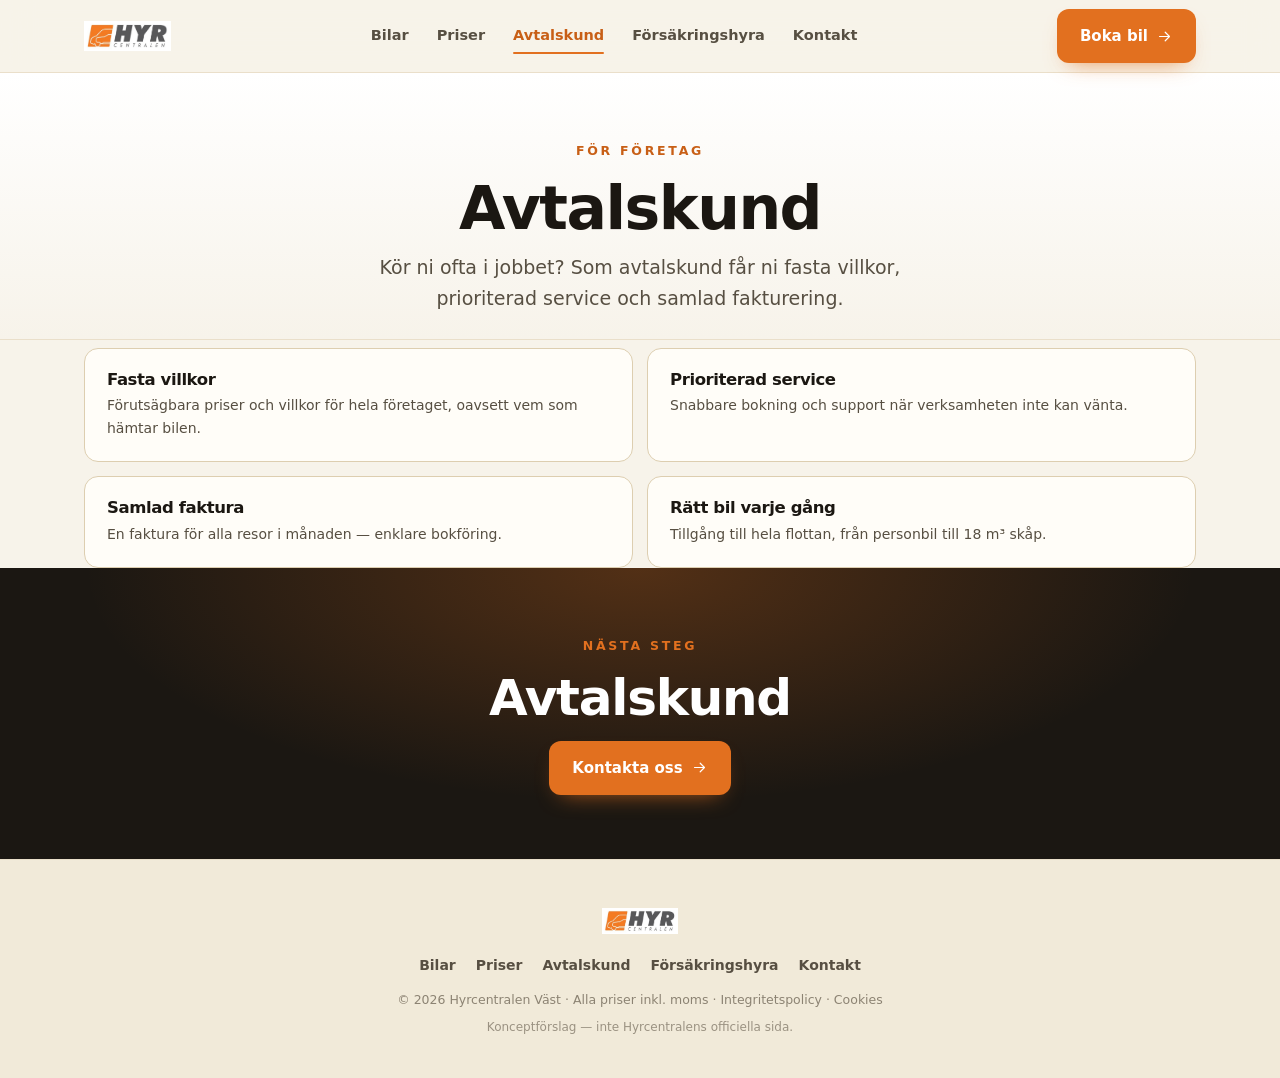
==== avtalskund.html @ a7e88955 "Hyrcentralen konceptsajt: landning, bilar, prislista, menysidor Co-Authored-By: Claude Opus 4.8 <nor" ====
<!doctype html><html lang="sv"><head><meta charset="utf-8">
<title>Hyrcentralen — Avtalskund</title>
<meta name="viewport" content="width=device-width, initial-scale=1">
<meta name="color-scheme" content="light">
<link rel="stylesheet" href="assets/styles.css">
</head><body>
<header><div class="wrap"><nav>
  <a href="index.html" class="brand"><img class="logo" src="assets/logo.png" alt="Hyrcentralen"></a>
  <div class="navlinks"><a href="bilar.html" class="">Bilar</a><a href="priser.html" class="">Priser</a><a href="avtalskund.html" class="active">Avtalskund</a><a href="forsakringshyra.html" class="">Försäkringshyra</a><a href="kontakt.html" class="">Kontakt</a></div>
  <a class="btn btn-primary nav-cta" href="priser.html">Boka bil <svg viewBox="0 0 24 24" fill="none" stroke="currentColor" stroke-width="1.7" stroke-linecap="round" stroke-linejoin="round"><path d="M5 12h14M13 6l6 6-6 6"/></svg></a>
</nav></div></header>

<section class="phead"><div class="wrap"><span class="eyebrow">För företag</span><h1>Avtalskund</h1><p>Kör ni ofta i jobbet? Som avtalskund får ni fasta villkor, prioriterad service och samlad fakturering.</p></div></section>
<section class="wrap" style="padding-top:8px"><div class="vgrid"><div class="vcard"><h3>Fasta villkor</h3><p>Förutsägbara priser och villkor för hela företaget, oavsett vem som hämtar bilen.</p></div><div class="vcard"><h3>Prioriterad service</h3><p>Snabbare bokning och support när verksamheten inte kan vänta.</p></div><div class="vcard"><h3>Samlad faktura</h3><p>En faktura för alla resor i månaden — enklare bokföring.</p></div><div class="vcard"><h3>Rätt bil varje gång</h3><p>Tillgång till hela flottan, från personbil till 18 m³ skåp.</p></div></div></section>
<section class="cta"><div class="wrap in"><span class="eyebrow">Nästa steg</span><h2>Avtalskund</h2><a class="btn btn-primary" href="kontakt.html">Kontakta oss <svg viewBox="0 0 24 24" fill="none" stroke="currentColor" stroke-width="1.7" stroke-linecap="round" stroke-linejoin="round"><path d="M5 12h14M13 6l6 6-6 6"/></svg></a></div></section>
<footer><div class="wrap">
  <img class="flogo" src="assets/logo.png" alt="Hyrcentralen">
  <div class="fnav"><a href="bilar.html">Bilar</a><a href="priser.html">Priser</a><a href="avtalskund.html">Avtalskund</a><a href="forsakringshyra.html">Försäkringshyra</a><a href="kontakt.html">Kontakt</a></div>
  <div class="copyr">© 2026 Hyrcentralen Väst · Alla priser inkl. moms · Integritetspolicy · Cookies</div>
  <div class="concept">Konceptförslag — inte Hyrcentralens officiella sida.</div>
</div></footer>

</body></html>
---- assets/styles.css ----
:root{
  --bg:#f7f3ea;--bg2:#f1ead9;--surface:#fffdf8;--ink:#1b1712;--ink2:#574f42;--muted:#8c8373;
  --line:#eadfca;--line2:#ddceb0;--accent:#e2701f;--accentd:#c85f16;--on:#fff;--sand:#a9772f;--shadow:120,90,40;
  --hot:rgba(226,112,31,.10);--f:-apple-system,BlinkMacSystemFont,"SF Pro Display","Segoe UI",Inter,system-ui,sans-serif;--max:1160px;
  --car-A:url(car-A.jpg);--car-B:url(car-B.jpg);--car-C:url(car-C.jpg);--car-D:url(car-D.jpg);
  --car-E:url(car-E.jpg);--car-F:url(car-F.jpg);--car-G:url(car-G.jpg);
}
*{box-sizing:border-box;margin:0;padding:0}
html{scroll-behavior:smooth}
body{background:var(--bg);color:var(--ink);font-family:var(--f);-webkit-font-smoothing:antialiased;font-size:16px;line-height:1.6}
.imgfill{width:100%;height:100%;background-size:cover;background-position:center 55%;background-repeat:no-repeat}
a{color:inherit;text-decoration:none}
.wrap{max-width:var(--max);margin:0 auto;padding:0 24px}
.eyebrow{font-size:12.5px;letter-spacing:.22em;text-transform:uppercase;color:var(--accentd);font-weight:700}
.kicker{font-size:11px;letter-spacing:.14em;text-transform:uppercase;color:var(--sand);font-weight:700}
h1,h2,h3{letter-spacing:-.025em;line-height:1.06;font-weight:640;text-wrap:balance}
.btn{display:inline-flex;align-items:center;gap:8px;font-weight:640;font-size:15px;padding:14px 22px;border-radius:12px;border:1.5px solid transparent;cursor:pointer;transition:transform .18s,background .18s,border-color .18s,color .18s}
.btn svg{width:17px;height:17px}
.btn-primary{background:var(--accent);color:var(--on);box-shadow:0 10px 22px -12px rgba(226,112,31,.8)}
.btn-primary:hover{background:var(--accentd);transform:translateY(-2px)}
.btn-ghost{background:var(--surface);border-color:var(--line2);color:var(--ink)}
.btn-ghost:hover{border-color:var(--accent);color:var(--accentd);transform:translateY(-2px)}
.btn-glass{background:rgba(255,255,255,.14);border-color:rgba(255,255,255,.5);color:#fff;backdrop-filter:blur(6px)}
.btn-glass:hover{background:rgba(255,255,255,.24);transform:translateY(-2px)}

/* NAV */
header{position:sticky;top:0;z-index:60;background:rgba(247,243,234,.82);backdrop-filter:blur(16px);border-bottom:1px solid var(--line)}
nav{display:flex;align-items:center;justify-content:space-between;height:72px;gap:18px}
nav .logo{height:30px;display:block}
.navlinks{display:flex;gap:28px;font-size:14.5px;color:var(--ink2);font-weight:560}
.navlinks a{position:relative;padding:6px 0;white-space:nowrap;transition:color .15s}
.navlinks a::after{content:"";position:absolute;left:0;bottom:0;height:2px;width:0;background:var(--accent);border-radius:2px;transition:width .22s}
.navlinks a:hover{color:var(--ink)}.navlinks a:hover::after,.navlinks a.active::after{width:100%}
.navlinks a.active{color:var(--accentd)}
@media(max-width:940px){.navlinks{display:none}.nav-cta{display:none}}

/* LANDING HERO (deras skogsväg) */
.lhero{position:relative;min-height:86vh;display:flex;align-items:center;color:#fff;text-align:center;
  background:linear-gradient(180deg,rgba(18,16,12,.34),rgba(18,16,12,.62)),url(hero.jpg);
  background-size:cover;background-position:center 40%}
.lhero-in{position:relative;padding:80px 24px}
.leyebrow{font-size:13px;letter-spacing:.28em;text-transform:uppercase;color:#f0c9a0;font-weight:700}
.lhero h1{font-size:clamp(52px,10vw,120px);font-weight:720;letter-spacing:-.03em;margin:16px 0 18px;text-shadow:0 4px 30px rgba(0,0,0,.35)}
.lhero p{font-size:clamp(17px,2vw,21px);color:#f3ece1;max-width:40ch;margin:0 auto 30px}
.lhero-cta{display:flex;gap:14px;justify-content:center;flex-wrap:wrap}

/* SUBPAGE HERO */
.phead{padding:64px 0 26px;text-align:center;border-bottom:1px solid var(--line);background:linear-gradient(180deg,#fff,var(--bg))}
.phead h1{font-size:clamp(34px,5vw,60px);margin:14px 0 12px}
.phead p{color:var(--ink2);font-size:clamp(16px,1.7vw,19px);max-width:46ch;margin:0 auto}

section{padding:64px 0}
.sec-head{max-width:640px;margin:0 auto 34px}
.sec-head.center{text-align:center}
.sec-head h2{font-size:clamp(26px,3.4vw,40px);margin:8px 0 8px}
.sec-head p{color:var(--ink2)}

/* FLEET GRID */
.grid{display:grid;grid-template-columns:repeat(3,1fr);gap:18px}
@media(max-width:900px){.grid{grid-template-columns:repeat(2,1fr)}}
@media(max-width:560px){.grid{grid-template-columns:1fr}}
.car{background:var(--surface);border:1px solid var(--line);border-radius:18px;overflow:hidden;transition:transform .22s cubic-bezier(.2,.7,.2,1),box-shadow .22s,border-color .22s}
.car:hover{transform:translateY(-6px);box-shadow:0 28px 48px -30px rgba(var(--shadow),.5);border-color:var(--line2)}
.car .ph{position:relative;height:172px;overflow:hidden;background:linear-gradient(160deg,var(--bg2),#fff)}
.car .ph .imgfill{transition:transform .6s cubic-bezier(.2,.7,.2,1)}
.car:hover .ph .imgfill{transform:scale(1.06)}
.car .grp{position:absolute;top:13px;left:13px;width:30px;height:30px;border-radius:9px;display:grid;place-items:center;font-size:14px;font-weight:800;color:#fff;background:var(--accent)}
.car .cbody{padding:20px}
.car h3{font-size:19px;font-weight:640;margin:2px 0 3px}
.car .cmodel{color:var(--muted);font-size:13.5px}
.car .crow{display:flex;align-items:center;justify-content:space-between;margin-top:16px;padding-top:15px;border-top:1px solid var(--line)}
.price .n{font-size:27px;font-weight:680;letter-spacing:-.02em;font-variant-numeric:tabular-nums}
.price .u{color:var(--muted);font-size:13px}
.car .go{width:42px;height:42px;border-radius:11px;background:var(--bg);display:grid;place-items:center;color:var(--accentd);transition:.18s}
.car .go svg{width:18px;height:18px}
.car:hover .go{background:var(--accent);color:#fff}
.fleet-note{text-align:center;color:var(--muted);font-size:14.5px;margin-top:22px}
.fleet-note a{color:var(--accentd);font-weight:600}

/* BAND / WHY */
.band{background:var(--bg2);border-top:1px solid var(--line);border-bottom:1px solid var(--line)}
.why{display:grid;grid-template-columns:repeat(4,1fr);gap:16px}
@media(max-width:820px){.why{grid-template-columns:1fr 1fr}}
.w{background:var(--surface);border:1px solid var(--line2);border-radius:16px;padding:22px}
.w .ic{width:40px;height:40px;color:var(--accent);margin-bottom:14px}
.w .ic svg{width:26px;height:26px}
.w h3{font-size:16.5px;font-weight:640;margin-bottom:6px}
.w p{color:var(--ink2);font-size:13.5px}

/* STEPS */
.steps{display:grid;grid-template-columns:repeat(3,1fr);gap:26px;position:relative}
.steps::before{content:"";position:absolute;top:19px;left:8%;right:8%;height:2px;background:linear-gradient(90deg,var(--line2),var(--accent),var(--line2))}
.step{position:relative}
.step .no{width:40px;height:40px;border-radius:50%;background:var(--accent);color:#fff;display:grid;place-items:center;font-weight:700;font-size:16px;margin-bottom:16px;box-shadow:0 0 0 6px var(--bg)}
.step h3{font-size:20px;font-weight:640;margin-bottom:8px}
.step p{color:var(--ink2);font-size:15px}
@media(max-width:760px){.steps{grid-template-columns:1fr;gap:20px}.steps::before{display:none}}

/* TOGGLE */
.toggle-wrap{text-align:center;margin-top:22px}
.toggle{display:inline-flex;background:var(--bg2);border:1px solid var(--line2);border-radius:999px;padding:5px;gap:4px}
.toggle button{border:0;background:transparent;font:inherit;font-weight:640;font-size:14.5px;color:var(--ink2);padding:10px 22px;border-radius:999px;cursor:pointer;transition:.18s}
.toggle button.on{background:var(--accent);color:#fff;box-shadow:0 8px 18px -8px rgba(226,112,31,.7)}
.toggle-note{display:block;color:var(--muted);font-size:13px;margin-top:12px}

/* FINDER */
.scen-grid{display:grid;grid-template-columns:repeat(5,1fr);gap:11px}
@media(max-width:900px){.scen-grid{grid-template-columns:repeat(2,1fr)}}
@media(max-width:520px){.scen-grid{grid-template-columns:1fr}}
.scen{text-align:left;background:var(--surface);border:1px solid var(--line2);border-radius:13px;padding:15px;cursor:pointer;transition:.18s;font:inherit}
.scen:hover{transform:translateY(-3px);border-color:var(--accent)}
.scen.on{border-color:var(--accent);background:linear-gradient(180deg,#fff,var(--bg2));box-shadow:0 14px 26px -18px rgba(var(--shadow),.5)}
.scen-t{display:block;font-weight:660;font-size:15px;margin-bottom:3px}
.scen-d{display:block;color:var(--muted);font-size:12.5px}
.finder-clear{text-align:center;margin-top:14px}
.finder-clear button{background:none;border:0;color:var(--accentd);font:inherit;font-weight:600;cursor:pointer;font-size:14px;display:none}

/* TABLE */
.tablewrap{background:var(--surface);border:1px solid var(--line2);border-radius:20px;box-shadow:0 30px 60px -46px rgba(var(--shadow),.5);overflow:hidden}
.tscroll{overflow-x:auto}
table{width:100%;border-collapse:collapse;min-width:860px}
thead th{font-size:11.5px;letter-spacing:.04em;text-transform:uppercase;color:var(--muted);font-weight:700;text-align:right;padding:16px 12px;border-bottom:2px solid var(--line2);vertical-align:bottom;white-space:nowrap;transition:background .2s,color .2s}
thead th:first-child,thead th:nth-child(2){text-align:left}
tbody tr{border-bottom:1px solid var(--line);cursor:pointer;transition:background .15s}
tbody tr:last-child{border-bottom:0}
tbody tr:hover{background:var(--bg2)}
tbody tr:focus{outline:2px solid var(--accent);outline-offset:-2px}
tbody tr.dim{opacity:.3}
tbody tr.hit{background:linear-gradient(90deg,rgba(226,112,31,.10),transparent 70%)}
td,th[scope=row]{padding:14px 12px}
.grpcell{display:flex;align-items:center;gap:12px;white-space:nowrap}
.thumb{width:60px;height:44px;border-radius:9px;flex:none;background-color:var(--bg2);border:1px solid var(--line)}
.glet{font-size:19px;font-weight:800;color:var(--accent)}
.typecell{text-align:left;min-width:180px}
.btype{font-size:14.5px;font-weight:600}
.bmodel{font-size:12px;color:var(--muted)}
.num{text-align:right;font-variant-numeric:tabular-nums;font-size:14.5px;font-weight:560;white-space:nowrap;color:var(--ink2)}
td.hot,thead th.hot{background:var(--hot)}
td.hot{color:var(--ink);font-weight:700}
thead th.hot{color:var(--accentd)}
td.cool,thead th.cool{opacity:.42}
.thint{text-align:center;color:var(--muted);font-size:13px;padding:14px}
.rowhint{display:none}
@media(max-width:720px){.rowhint{display:block}}

/* MODAL */
.overlay{position:fixed;inset:0;background:rgba(27,23,18,.55);backdrop-filter:blur(4px);z-index:100;display:none;align-items:center;justify-content:center;padding:20px}
.overlay.open{display:flex}
.modal{background:var(--surface);border-radius:20px;max-width:560px;width:100%;overflow:hidden;box-shadow:0 40px 90px -30px rgba(0,0,0,.5);animation:pop .28s cubic-bezier(.2,.8,.2,1)}
@keyframes pop{from{opacity:0;transform:translateY(16px) scale(.97)}to{opacity:1;transform:none}}
.m-img{height:220px;position:relative}
.m-img .imgfill{position:absolute;inset:0}
.m-close{position:absolute;top:14px;right:14px;width:38px;height:38px;border-radius:50%;background:rgba(255,253,248,.9);border:1px solid var(--line2);font-size:20px;line-height:1;cursor:pointer;color:var(--ink)}
.m-grp{position:absolute;left:16px;bottom:14px;background:var(--accent);color:#fff;font-weight:700;font-size:12px;letter-spacing:.08em;text-transform:uppercase;padding:6px 12px;border-radius:999px}
.m-body{padding:26px}
.m-body h3{font-size:24px;font-weight:660}
.m-model{color:var(--muted);font-size:14px;margin-bottom:16px}
.m-tiers{display:grid;grid-template-columns:1fr 1fr;gap:12px;margin-bottom:16px}
.tier{border:1px solid var(--line2);border-radius:13px;padding:15px;background:var(--bg)}
.tier .tl{font-size:11px;letter-spacing:.1em;text-transform:uppercase;color:var(--muted);font-weight:700}
.tier .tp{font-size:26px;font-weight:700;letter-spacing:-.02em;font-variant-numeric:tabular-nums;margin:3px 0}
.tier .ts{font-size:12.5px;color:var(--ink2)}
.m-list{list-style:none;border-top:1px solid var(--line);padding-top:14px;display:flex;flex-direction:column;gap:8px;margin-bottom:20px}
.m-list li{display:flex;justify-content:space-between;font-size:14px;color:var(--ink2)}
.m-list li b{color:var(--ink);font-weight:640;font-variant-numeric:tabular-nums}
.m-body .btn{width:100%;justify-content:center}

/* CALC */
.calc{display:grid;grid-template-columns:1fr 1fr;gap:0;background:var(--surface);border:1px solid var(--line2);border-radius:20px;overflow:hidden;box-shadow:0 30px 60px -46px rgba(var(--shadow),.5)}
.calc-in{padding:30px;border-right:1px solid var(--line)}
.calc-out{padding:30px;background:linear-gradient(160deg,var(--bg2),#fff)}
@media(max-width:760px){.calc{grid-template-columns:1fr}.calc-in{border-right:0;border-bottom:1px solid var(--line)}}
.field{display:flex;flex-direction:column;gap:7px;margin-bottom:16px}
.field label{font-size:12px;letter-spacing:.08em;text-transform:uppercase;color:var(--muted);font-weight:700}
.field select,.field input,.field textarea{background:var(--bg);border:1px solid var(--line2);border-radius:11px;padding:12px 14px;color:var(--ink);font-size:15px;font-family:var(--f)}
.field select:focus,.field input:focus,.field textarea:focus{outline:2px solid var(--accent);outline-offset:1px}
.chkrow{display:flex;align-items:center;gap:10px;font-size:14.5px;color:var(--ink2);cursor:pointer;user-select:none;margin-bottom:10px}
.chkrow input{width:18px;height:18px;accent-color:var(--accent)}
.calc-out .lbl{font-size:12px;letter-spacing:.12em;text-transform:uppercase;color:var(--muted);font-weight:700}
.calc-total{font-size:50px;font-weight:720;letter-spacing:-.03em;font-variant-numeric:tabular-nums;margin:6px 0 2px}
.calc-total small{font-size:18px;color:var(--muted);font-weight:500}
.calc-sub{color:var(--ink2);font-size:14px;margin-bottom:18px}
.break{list-style:none;display:flex;flex-direction:column;gap:9px}
.break li{display:flex;justify-content:space-between;font-size:14.5px;color:var(--ink2);border-bottom:1px dashed var(--line2);padding-bottom:9px}
.break li b{color:var(--ink);font-weight:640;font-variant-numeric:tabular-nums}
.hint{margin-top:16px;background:rgba(226,112,31,.08);border:1px solid rgba(226,112,31,.25);border-radius:12px;padding:12px 14px;font-size:13.5px;color:var(--accentd);display:none}
.hint.show{display:block}

/* VILLKOR */
.vgrid{display:grid;grid-template-columns:repeat(2,1fr);gap:14px}
@media(max-width:680px){.vgrid{grid-template-columns:1fr}}
.vcard{background:var(--surface);border:1px solid var(--line2);border-radius:14px;padding:22px}
.vcard h3{font-size:16.5px;font-weight:640;margin-bottom:6px}
.vcard p{color:var(--ink2);font-size:14px}
.vcard a{color:var(--accentd);font-weight:600}
.vcard .k{color:var(--accentd);font-weight:700;font-variant-numeric:tabular-nums}

/* KONTAKT */
.kontakt{display:grid;grid-template-columns:1.1fr .9fr;gap:24px;align-items:start}
@media(max-width:760px){.kontakt{grid-template-columns:1fr}}
.kform{background:var(--surface);border:1px solid var(--line2);border-radius:18px;padding:26px}
.kform .btn{width:100%;justify-content:center}
.demo-note{color:var(--muted);font-size:12.5px;text-align:center;margin-top:10px}
.kinfo{display:flex;flex-direction:column;gap:14px}

/* CTA */
.cta{background:var(--ink);color:#fff;text-align:center;position:relative;overflow:hidden}
.cta::before{content:"";position:absolute;inset:0;background:radial-gradient(70% 130% at 50% 0%,rgba(226,112,31,.28),transparent 62%)}
.cta .in{position:relative}
.cta .eyebrow{color:var(--accent)}
.cta h2{color:#fff;font-size:clamp(30px,4.4vw,50px);margin:14px 0 16px}
.cta p{color:#cdc4b4;max-width:42ch;margin:0 auto 24px}

/* FOOTER */
footer{padding:48px 0 40px;color:var(--ink2);font-size:14px;text-align:center;border-top:1px solid var(--line);background:var(--bg2)}
footer .flogo{height:26px;margin-bottom:14px}
.fnav{display:flex;gap:20px;justify-content:center;flex-wrap:wrap;margin-bottom:14px}
.fnav a{color:var(--ink2);font-weight:560}.fnav a:hover{color:var(--accentd)}
footer .copyr{color:var(--muted);font-size:12.5px}
footer .concept{color:var(--muted);font-size:12px;margin-top:8px;opacity:.85}
@media(prefers-reduced-motion:reduce){*{animation:none!important;transition:none!important;scroll-behavior:auto}}
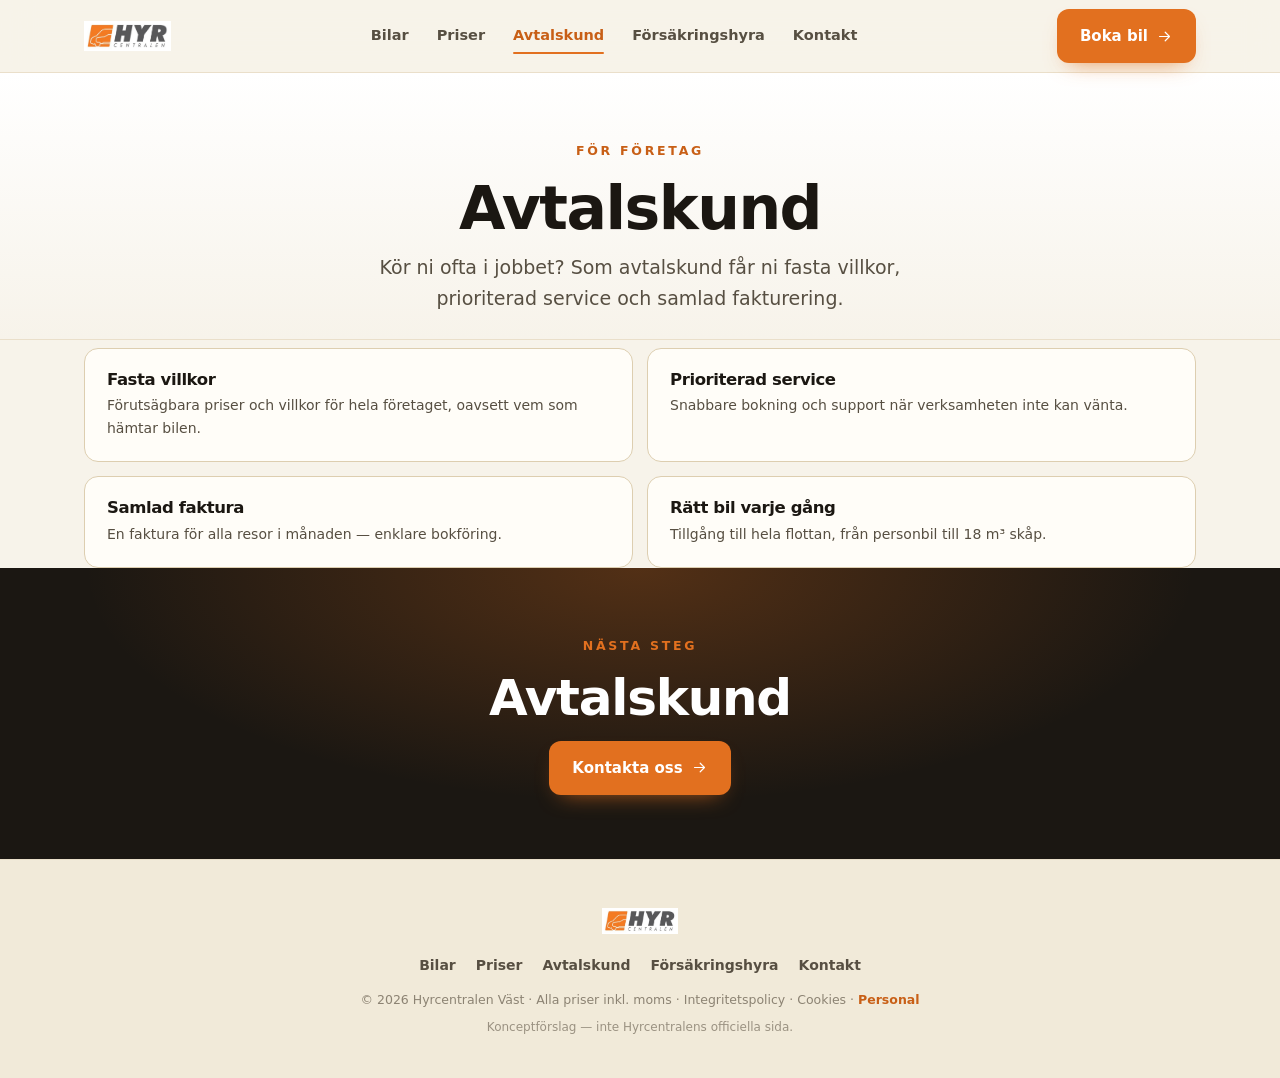
==== commit 7cae2179: "Lank till personalvyn i sidfoten" ====
--- a/avtalskund.html
+++ b/avtalskund.html
@@ -7,7 +7,7 @@
 <header><div class="wrap"><nav>
   <a href="index.html" class="brand"><img class="logo" src="assets/logo.png" alt="Hyrcentralen"></a>
   <div class="navlinks"><a href="bilar.html" class="">Bilar</a><a href="priser.html" class="">Priser</a><a href="avtalskund.html" class="active">Avtalskund</a><a href="forsakringshyra.html" class="">Försäkringshyra</a><a href="kontakt.html" class="">Kontakt</a></div>
-  <a class="btn btn-primary nav-cta" href="priser.html">Boka bil <svg viewBox="0 0 24 24" fill="none" stroke="currentColor" stroke-width="1.7" stroke-linecap="round" stroke-linejoin="round"><path d="M5 12h14M13 6l6 6-6 6"/></svg></a>
+  <a class="btn btn-primary nav-cta" href="boka.html">Boka bil <svg viewBox="0 0 24 24" fill="none" stroke="currentColor" stroke-width="1.7" stroke-linecap="round" stroke-linejoin="round"><path d="M5 12h14M13 6l6 6-6 6"/></svg></a>
 </nav></div></header>
 
 <section class="phead"><div class="wrap"><span class="eyebrow">För företag</span><h1>Avtalskund</h1><p>Kör ni ofta i jobbet? Som avtalskund får ni fasta villkor, prioriterad service och samlad fakturering.</p></div></section>
@@ -16,7 +16,7 @@
 <footer><div class="wrap">
   <img class="flogo" src="assets/logo.png" alt="Hyrcentralen">
   <div class="fnav"><a href="bilar.html">Bilar</a><a href="priser.html">Priser</a><a href="avtalskund.html">Avtalskund</a><a href="forsakringshyra.html">Försäkringshyra</a><a href="kontakt.html">Kontakt</a></div>
-  <div class="copyr">© 2026 Hyrcentralen Väst · Alla priser inkl. moms · Integritetspolicy · Cookies</div>
+  <div class="copyr">© 2026 Hyrcentralen Väst · Alla priser inkl. moms · Integritetspolicy · Cookies · <a class="stafflink" href="admin.html">Personal</a></div>
   <div class="concept">Konceptförslag — inte Hyrcentralens officiella sida.</div>
 </div></footer>
 
--- a/assets/styles.css
+++ b/assets/styles.css
@@ -59,11 +59,11 @@
 .grid{display:grid;grid-template-columns:repeat(3,1fr);gap:18px}
 @media(max-width:900px){.grid{grid-template-columns:repeat(2,1fr)}}
 @media(max-width:560px){.grid{grid-template-columns:1fr}}
-.car{background:var(--surface);border:1px solid var(--line);border-radius:18px;overflow:hidden;transition:transform .22s cubic-bezier(.2,.7,.2,1),box-shadow .22s,border-color .22s}
+.car{background:var(--surface);border:1px solid var(--line);border-radius:18px;overflow:hidden;min-width:0;transition:transform .22s cubic-bezier(.2,.7,.2,1),box-shadow .22s,border-color .22s}
 .car:hover{transform:translateY(-6px);box-shadow:0 28px 48px -30px rgba(var(--shadow),.5);border-color:var(--line2)}
-.car .ph{position:relative;height:172px;overflow:hidden;background:linear-gradient(160deg,var(--bg2),#fff)}
-.car .ph .imgfill{transition:transform .6s cubic-bezier(.2,.7,.2,1)}
-.car:hover .ph .imgfill{transform:scale(1.06)}
+.car .ph{position:relative;height:200px;overflow:hidden;background:linear-gradient(160deg,var(--bg2),#fff)}
+.car .ph .cimg{width:100%;height:100%;object-fit:cover;object-position:center 55%;display:block;transition:transform .6s cubic-bezier(.2,.7,.2,1)}
+.car:hover .ph .cimg{transform:scale(1.06)}
 .car .grp{position:absolute;top:13px;left:13px;width:30px;height:30px;border-radius:9px;display:grid;place-items:center;font-size:14px;font-weight:800;color:#fff;background:var(--accent)}
 .car .cbody{padding:20px}
 .car h3{font-size:19px;font-weight:640;margin:2px 0 3px}
@@ -86,6 +86,19 @@
 .w .ic svg{width:26px;height:26px}
 .w h3{font-size:16.5px;font-weight:640;margin-bottom:6px}
 .w p{color:var(--ink2);font-size:13.5px}
+
+/* BILGRUPPER — modeller per grupp */
+.gdgrid{display:grid;grid-template-columns:repeat(2,1fr);gap:14px}
+@media(max-width:680px){.gdgrid{grid-template-columns:1fr}}
+.gdcard{background:var(--surface);border:1px solid var(--line2);border-radius:16px;padding:20px}
+.gd-head{display:flex;align-items:center;gap:14px;margin-bottom:12px;padding-bottom:12px;border-bottom:1px solid var(--line)}
+.gd-let{width:38px;height:38px;flex:none;border-radius:10px;background:var(--accent);color:#fff;display:grid;place-items:center;font-weight:800;font-size:17px}
+.gd-typ{font-size:16.5px;font-weight:640}
+.gd-sub{font-size:11.5px;letter-spacing:.1em;text-transform:uppercase;color:var(--muted);font-weight:600}
+.gd-row{display:grid;grid-template-columns:104px 1fr;gap:12px;padding:7px 0;font-size:14px}
+.gd-k{color:var(--accentd);font-weight:700}
+.gd-v{color:var(--ink2)}
+@media(max-width:420px){.gd-row{grid-template-columns:1fr;gap:2px}}
 
 /* STEPS */
 .steps{display:grid;grid-template-columns:repeat(3,1fr);gap:26px;position:relative}
@@ -129,7 +142,7 @@
 tbody tr.hit{background:linear-gradient(90deg,rgba(226,112,31,.10),transparent 70%)}
 td,th[scope=row]{padding:14px 12px}
 .grpcell{display:flex;align-items:center;gap:12px;white-space:nowrap}
-.thumb{width:60px;height:44px;border-radius:9px;flex:none;background-color:var(--bg2);border:1px solid var(--line)}
+.thumb{width:64px;height:46px;border-radius:9px;flex:none;object-fit:cover;display:block;background-color:var(--bg2);border:1px solid var(--line)}
 .glet{font-size:19px;font-weight:800;color:var(--accent)}
 .typecell{text-align:left;min-width:180px}
 .btype{font-size:14.5px;font-weight:600}
@@ -148,8 +161,8 @@
 .overlay.open{display:flex}
 .modal{background:var(--surface);border-radius:20px;max-width:560px;width:100%;overflow:hidden;box-shadow:0 40px 90px -30px rgba(0,0,0,.5);animation:pop .28s cubic-bezier(.2,.8,.2,1)}
 @keyframes pop{from{opacity:0;transform:translateY(16px) scale(.97)}to{opacity:1;transform:none}}
-.m-img{height:220px;position:relative}
-.m-img .imgfill{position:absolute;inset:0}
+.m-img{height:220px;position:relative;background:var(--bg2)}
+.m-img .mimg{position:absolute;inset:0;width:100%;height:100%;object-fit:cover;object-position:center 55%;display:block}
 .m-close{position:absolute;top:14px;right:14px;width:38px;height:38px;border-radius:50%;background:rgba(255,253,248,.9);border:1px solid var(--line2);font-size:20px;line-height:1;cursor:pointer;color:var(--ink)}
 .m-grp{position:absolute;left:16px;bottom:14px;background:var(--accent);color:#fff;font-weight:700;font-size:12px;letter-spacing:.08em;text-transform:uppercase;padding:6px 12px;border-radius:999px}
 .m-body{padding:26px}
@@ -219,3 +232,134 @@
 footer .copyr{color:var(--muted);font-size:12.5px}
 footer .concept{color:var(--muted);font-size:12px;margin-top:8px;opacity:.85}
 @media(prefers-reduced-motion:reduce){*{animation:none!important;transition:none!important;scroll-behavior:auto}}
+
+/* ================= BOKA ================= */
+.bookgrid{display:grid;grid-template-columns:1.15fr .85fr;gap:22px;align-items:start}
+@media(max-width:860px){.bookgrid{grid-template-columns:1fr}}
+.bookform{background:var(--surface);border:1px solid var(--line2);border-radius:18px;padding:26px;box-shadow:0 24px 50px -40px rgba(var(--shadow),.5)}
+.fieldrow2{display:grid;grid-template-columns:1fr 1fr;gap:14px}
+@media(max-width:520px){.fieldrow2{grid-template-columns:1fr}}
+.switch{display:flex;align-items:center;gap:10px;background:var(--bg);border:1px solid var(--line2);border-radius:11px;padding:12px 14px;font-size:14.5px;color:var(--ink2);cursor:pointer;user-select:none}
+.switch input{width:18px;height:18px;accent-color:var(--accent)}
+hr.soft{border:0;border-top:1px solid var(--line);margin:20px 0}
+.booksummary{position:sticky;top:92px;background:var(--surface);border:1px solid var(--line2);border-radius:18px;overflow:hidden;box-shadow:0 24px 50px -40px rgba(var(--shadow),.5)}
+@media(max-width:860px){.booksummary{position:static}}
+.sumcar{display:flex;gap:14px;align-items:center;padding:16px;border-bottom:1px solid var(--line);background:linear-gradient(160deg,var(--bg2),#fff)}
+.sumcar img{width:92px;height:66px;object-fit:cover;border-radius:10px;border:1px solid var(--line)}
+.sumgrp{font-size:11px;letter-spacing:.14em;text-transform:uppercase;color:var(--sand);font-weight:700}
+.sumname{font-size:17px;font-weight:640}
+.summodel{font-size:12.5px;color:var(--muted)}
+.sumtotal{padding:20px 18px 8px}
+.sumtotal .lbl{font-size:11.5px;letter-spacing:.12em;text-transform:uppercase;color:var(--muted);font-weight:700}
+.sumtotal .tot{font-size:44px;font-weight:720;letter-spacing:-.03em;font-variant-numeric:tabular-nums;line-height:1.1}
+.sumtotal .tot small{font-size:17px;color:var(--muted);font-weight:500}
+.sumdays{color:var(--ink2);font-size:13.5px}
+.sumrows{list-style:none;padding:6px 18px 14px;display:flex;flex-direction:column;gap:8px}
+.sumrows li{display:flex;justify-content:space-between;gap:12px;font-size:13.5px;color:var(--ink2);border-bottom:1px dashed var(--line);padding-bottom:8px}
+.sumrows li b{color:var(--ink);font-variant-numeric:tabular-nums;white-space:nowrap}
+.sumtip,.sumbusy{margin:0 18px 12px;border-radius:11px;padding:11px 13px;font-size:13px;line-height:1.45}
+.sumtip{background:rgba(47,125,91,.10);border:1px solid rgba(47,125,91,.28);color:#2f7d5b}
+.sumbusy{background:rgba(226,112,31,.09);border:1px solid rgba(226,112,31,.26);color:var(--accentd)}
+.sumempty{padding:26px 18px;color:var(--muted);text-align:center}
+.sumfine{padding:12px 18px 18px;border-top:1px solid var(--line);color:var(--muted);font-size:12px}
+.okmark{width:64px;height:64px;border-radius:50%;background:rgba(47,125,91,.12);color:#2f7d5b;font-size:32px;display:grid;place-items:center;margin:4px auto 14px}
+
+/* ================= ADMIN ================= */
+.adminbody{background:var(--bg2)}
+.pinbox{min-height:100vh;display:grid;place-items:center;padding:24px}
+.pincard{background:var(--surface);border:1px solid var(--line2);border-radius:20px;padding:34px;width:100%;max-width:360px;text-align:center;box-shadow:0 30px 70px -50px rgba(var(--shadow),.6)}
+.pincard .logo{height:30px;margin:0 auto 18px}
+.pincard h2{font-size:22px;margin-bottom:6px}
+.pincard p{color:var(--ink2);font-size:14px;margin-bottom:18px}
+.pincard input{width:100%;background:var(--bg);border:1px solid var(--line2);border-radius:12px;padding:14px;font-size:22px;text-align:center;letter-spacing:.4em;font-family:var(--f);margin-bottom:14px}
+.pincard input:focus{outline:2px solid var(--accent);outline-offset:1px}
+.pinerr{color:#c0392b;font-size:13px;margin-top:10px}
+.logged .pinbox{display:none}
+.ahead{position:sticky;top:0;z-index:50;background:rgba(255,253,248,.9);backdrop-filter:blur(14px);border-bottom:1px solid var(--line2)}
+.awrap{max-width:1240px;margin:0 auto;padding:0 22px}
+.ahead .awrap{display:flex;align-items:center;gap:18px;height:66px}
+.ahead .logo{height:26px}
+.atabs{display:flex;gap:4px;background:var(--bg2);border:1px solid var(--line);border-radius:999px;padding:4px;margin-left:6px}
+.atab{border:0;background:transparent;font:inherit;font-weight:620;font-size:14px;color:var(--ink2);padding:8px 16px;border-radius:999px;cursor:pointer;transition:.16s}
+.atab.on{background:var(--accent);color:#fff}
+.abadge{margin-left:auto;font-size:13px;color:var(--ink2);background:var(--bg2);border:1px solid var(--line2);border-radius:999px;padding:7px 14px;white-space:nowrap}
+.amain{padding:22px 22px 60px}
+.kpis{display:grid;grid-template-columns:repeat(4,1fr);gap:12px;margin-bottom:18px}
+@media(max-width:820px){.kpis{grid-template-columns:1fr 1fr}}
+.kpi{background:var(--surface);border:1px solid var(--line2);border-radius:15px;padding:16px 18px;display:flex;flex-direction:column;gap:2px}
+.kl{font-size:11.5px;letter-spacing:.12em;text-transform:uppercase;color:var(--muted);font-weight:700}
+.kv{font-size:28px;font-weight:700;letter-spacing:-.02em;font-variant-numeric:tabular-nums}
+.ks{font-size:12.5px;color:var(--muted)}
+.acard{background:var(--surface);border:1px solid var(--line2);border-radius:18px;padding:20px;margin-bottom:16px}
+.acard h2{font-size:18px;font-weight:640;margin-bottom:12px;display:flex;align-items:center;gap:10px}
+.acard .cnt{font-size:12px;background:var(--bg2);border:1px solid var(--line2);border-radius:999px;padding:3px 10px;color:var(--ink2);font-weight:600}
+.asub{color:var(--ink2);font-size:14px;margin:-6px 0 14px}
+.aempty{color:var(--muted);font-size:14px;padding:18px;text-align:center;background:var(--bg);border:1px dashed var(--line2);border-radius:12px}
+.atable{overflow-x:auto}
+.atable table{width:100%;border-collapse:collapse;min-width:720px}
+.atable th{text-align:left;font-size:11px;letter-spacing:.1em;text-transform:uppercase;color:var(--muted);font-weight:700;padding:8px 10px;border-bottom:1px solid var(--line2)}
+.atable td{padding:11px 10px;border-bottom:1px solid var(--line);font-size:14px;vertical-align:middle}
+.atable tbody tr:last-child td{border-bottom:0}
+.acar{display:flex;align-items:center;gap:11px;white-space:nowrap}
+.acar img{width:54px;height:40px;object-fit:cover;border-radius:8px;border:1px solid var(--line)}
+.acar b{display:block;font-size:13.5px}
+.acar span,.sub{display:block;font-size:12px;color:var(--muted)}
+.sub.warn{color:var(--accentd);font-weight:600}
+.nowrap{white-space:nowrap}
+.pill{font-size:11.5px;font-weight:700;padding:5px 11px;border-radius:999px;white-space:nowrap}
+.p-ny{background:rgba(226,112,31,.13);color:var(--accentd)}
+.p-bekraftad{background:rgba(47,125,91,.13);color:#2f7d5b}
+.p-ute{background:rgba(40,90,160,.12);color:#2a5ba0}
+.p-klar{background:var(--bg2);color:var(--ink2)}
+.p-avbokad{background:#f3e3e3;color:#a4443a}
+.aact{text-align:right;white-space:nowrap}
+.mini{border:1px solid var(--line2);background:var(--surface);color:var(--ink2);font:inherit;font-size:12.5px;font-weight:620;padding:7px 12px;border-radius:9px;cursor:pointer;margin-left:6px;transition:.15s}
+.mini:hover{border-color:var(--accent);color:var(--accentd)}
+.mini.go{background:var(--accent);border-color:var(--accent);color:#fff}
+.mini.go:hover{background:var(--accentd);color:#fff}
+/* kalender */
+.cal table{min-width:820px}
+.cal th{text-align:center;padding:6px 4px}
+.cwd{display:block;font-size:10px;color:var(--muted)}
+.cdd{display:block;font-size:13px;font-weight:700;color:var(--ink)}
+.cg{width:70px}
+.cg img{width:40px;height:30px;object-fit:cover;border-radius:6px;border:1px solid var(--line);display:inline-block;vertical-align:middle;margin-right:6px}
+.cal td{text-align:center;font-weight:700;font-size:13px;border:1px solid var(--surface)}
+.cal td.free{background:rgba(47,125,91,.13);color:transparent}
+.cal td.busy{background:rgba(226,112,31,.24);color:var(--accentd)}
+/* protokoll */
+.modal.wide{max-width:640px}
+.prot-head{display:flex;align-items:center;gap:14px;margin-bottom:18px}
+.prot-head img{width:76px;height:56px;object-fit:cover;border-radius:10px;border:1px solid var(--line)}
+.prot-head h3{font-size:21px}
+.protid{margin-left:auto;font-size:12px;font-weight:700;color:var(--accentd);background:rgba(226,112,31,.1);border-radius:999px;padding:5px 11px}
+.dmg{display:flex;flex-wrap:wrap;gap:7px;margin-bottom:9px}
+.dchip{border:1px solid var(--line2);background:var(--bg);color:var(--ink2);font:inherit;font-size:12.5px;font-weight:600;padding:7px 12px;border-radius:999px;cursor:pointer;transition:.15s}
+.dchip:hover{border-color:var(--accent)}
+.dchip.on{background:#c0392b;border-color:#c0392b;color:#fff}
+.settle{background:var(--bg);border:1px solid var(--line2);border-radius:13px;padding:14px 16px;margin:16px 0}
+.srow{display:flex;justify-content:space-between;font-size:14px;color:var(--ink2);padding:5px 0}
+.srow b{font-variant-numeric:tabular-nums;color:var(--ink)}
+.srow.warn b{color:var(--accentd)}
+.srow.ok b{color:#2f7d5b}
+.srow.tot{border-top:1px solid var(--line2);margin-top:6px;padding-top:11px;font-size:17px;font-weight:700}
+.srow.tot b{font-size:22px}
+.protfoot{margin-top:6px}
+
+/* ===== RÖD TRÅD: stegvisare, överföring, kalkylknapp ===== */
+.steps3{list-style:none;display:flex;justify-content:center;gap:10px;flex-wrap:wrap;margin-top:20px}
+.steps3 li{display:flex;align-items:center;gap:9px;font-size:13.5px;font-weight:620;color:var(--muted);background:var(--surface);border:1px solid var(--line2);border-radius:999px;padding:8px 16px 8px 8px}
+.steps3 li span{width:24px;height:24px;border-radius:50%;display:grid;place-items:center;font-size:12px;font-weight:800;background:var(--bg2);color:var(--muted)}
+.steps3 li.done{color:var(--ink2);border-color:var(--line2)}
+.steps3 li.done span{background:rgba(47,125,91,.15);color:#2f7d5b}
+.steps3 li.now{color:#fff;background:var(--accent);border-color:var(--accent);box-shadow:0 8px 18px -10px rgba(226,112,31,.8)}
+.steps3 li.now span{background:rgba(255,255,255,.28);color:#fff}
+@media(max-width:520px){.steps3 li{font-size:12.5px;padding:7px 13px 7px 7px}}
+.carryover{background:rgba(47,125,91,.09);border:1px solid rgba(47,125,91,.26);color:#2f7d5b;border-radius:12px;padding:12px 14px;font-size:13.5px;margin-bottom:18px;line-height:1.45}
+.calcnote{text-align:center;color:var(--muted);font-size:12.5px;margin-top:9px}
+.stafflink{color:var(--accentd);font-weight:600}
+.stafflink:hover{text-decoration:underline}
+/* adminvyn: väg tillbaka till kundsidan */
+.ahead .logo{cursor:pointer}
+.backsite{font-size:13px;color:var(--ink2);border:1px solid var(--line2);background:var(--surface);border-radius:999px;padding:7px 13px;margin-left:8px;white-space:nowrap}
+.backsite:hover{border-color:var(--accent);color:var(--accentd)}
